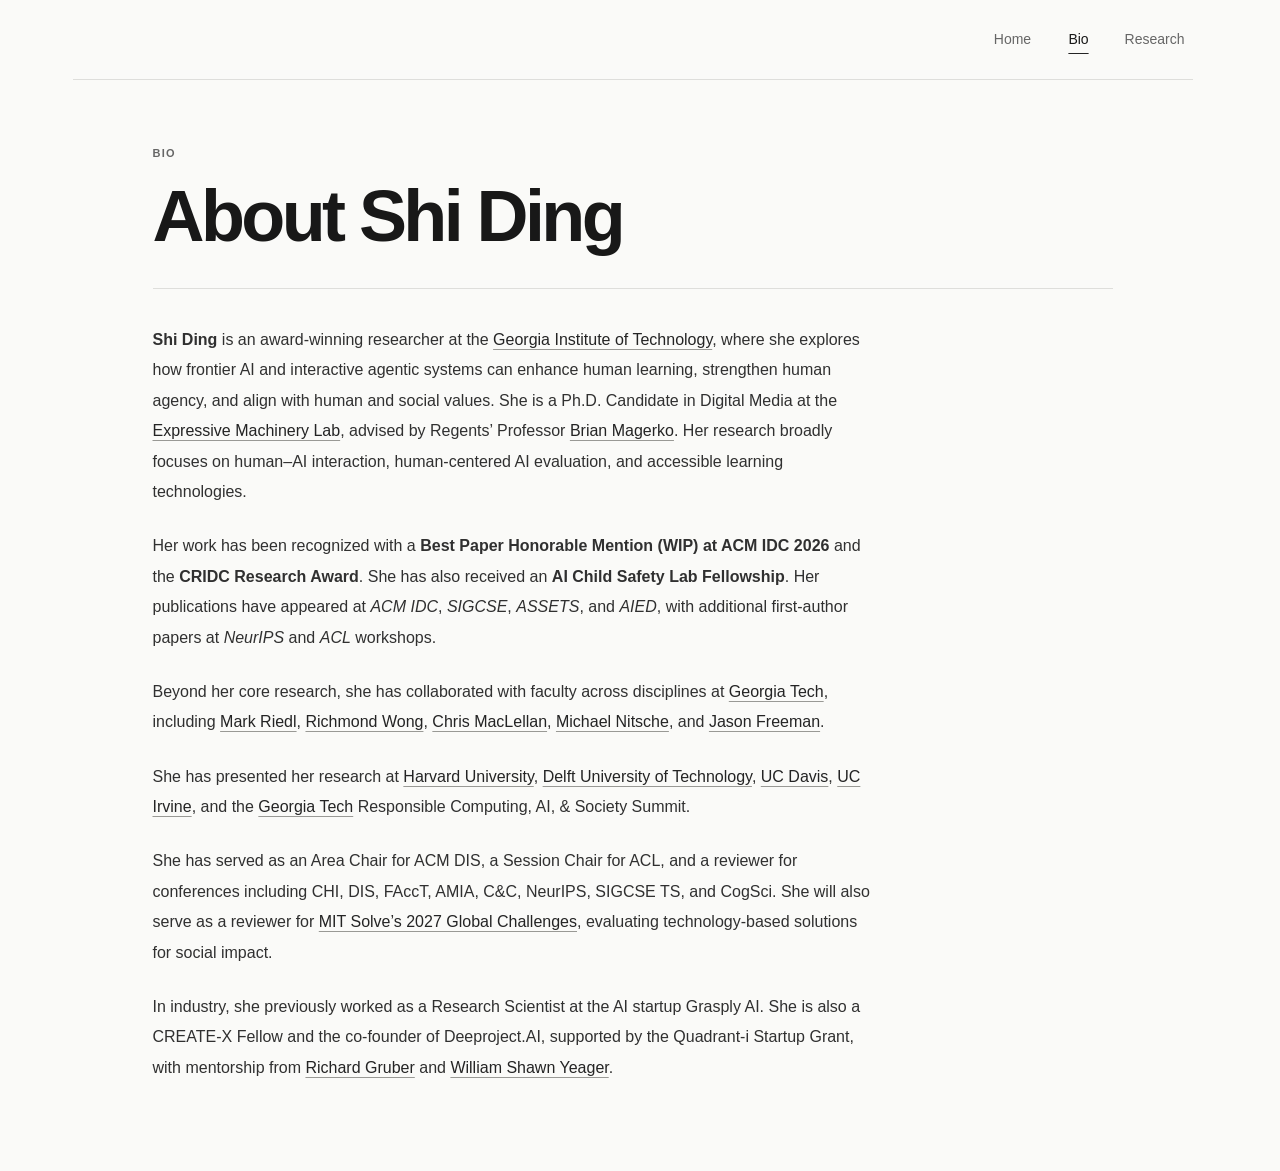
==== bio.html @ e330ab1a "Refine biography honors and remove citation and npj references Use the approved honors and publicati" ====
<!DOCTYPE html>
<html lang="en">
  <head>
    <meta charset="UTF-8">
    <meta name="viewport" content="width=device-width, initial-scale=1.0">
    <meta name="color-scheme" content="dark light">
    <title>Bio | Shi Ding</title>
    <meta name="description" content="Biography, honors, academic service, and industry experience of Shi Ding, a Ph.D. Candidate at Georgia Tech.">
    <link rel="stylesheet" href="styles.css?v=20261123g">
  </head>
  <body class="bio-page">
    <a class="skip-link" href="#main">Skip to content</a>
    <header class="site-header">
      <nav class="site-nav" aria-label="Main navigation">
        <a href="index.html">Home</a>
        <a href="bio.html" aria-current="page">Bio</a>
        <a href="research.html">Research</a>
      </nav>
    </header>
    <main class="page" id="main">
      <header class="bio-intro" id="full-bio">
        <p class="eyebrow">Bio</p>
        <h1 class="bio-title">About Shi Ding</h1>
      </header>
      <article class="bio-content" id="about" aria-label="Full biography of Shi Ding">
        <p><strong>Shi Ding</strong> is an award-winning researcher at the <a href="https://www.gatech.edu/" target="_blank" rel="noopener noreferrer">Georgia Institute of Technology</a>, where she explores how frontier AI and interactive agentic systems can enhance human learning, strengthen human agency, and align with human and social values. She is a Ph.D. Candidate in Digital Media at the <a href="https://expressivemachinery.gatech.edu/" target="_blank" rel="noopener noreferrer">Expressive Machinery Lab</a>, advised by Regents’ Professor <a href="https://iac.gatech.edu/people/person/brian-magerko" target="_blank" rel="noopener noreferrer">Brian Magerko</a>. Her research broadly focuses on human–AI interaction, human-centered AI evaluation, and accessible learning technologies.</p>
          <p>Her work has been recognized with a <strong>Best Paper Honorable Mention (WIP) at ACM IDC 2026</strong> and the <strong>CRIDC Research Award</strong>. She has also received an <strong>AI Child Safety Lab Fellowship</strong>. Her publications have appeared at <em>ACM IDC</em>, <em>SIGCSE</em>, <em>ASSETS</em>, and <em>AIED</em>, with additional first-author papers at <em>NeurIPS</em> and <em>ACL</em> workshops.</p>
          <p>Beyond her core research, she has collaborated with faculty across disciplines at <a href="https://www.gatech.edu/" target="_blank" rel="noopener noreferrer">Georgia Tech</a>, including <a href="https://www.cc.gatech.edu/people/mark-riedl" target="_blank" rel="noopener noreferrer">Mark Riedl</a>, <a href="https://lmc.gatech.edu/people/person/richmond-wong" target="_blank" rel="noopener noreferrer">Richmond Wong</a>, <a href="https://www.cc.gatech.edu/people/christopher-j-maclellan" target="_blank" rel="noopener noreferrer">Chris MacLellan</a>, <a href="https://iac.gatech.edu/people/person/michael-nitsche" target="_blank" rel="noopener noreferrer">Michael Nitsche</a>, and <a href="https://arts.gatech.edu/people/jason-freeman" target="_blank" rel="noopener noreferrer">Jason Freeman</a>.</p>
          <p>She has presented her research at <a href="https://www.harvard.edu/" target="_blank" rel="noopener noreferrer">Harvard University</a>, <a href="https://www.tudelft.nl/en/" target="_blank" rel="noopener noreferrer">Delft University of Technology</a>, <a href="https://www.ucdavis.edu/" target="_blank" rel="noopener noreferrer">UC Davis</a>, <a href="https://uci.edu/" target="_blank" rel="noopener noreferrer">UC Irvine</a>, and the <a href="https://www.gatech.edu/" target="_blank" rel="noopener noreferrer">Georgia Tech</a> Responsible Computing, AI, &amp; Society Summit.</p>
          <p>She has served as an Area Chair for ACM DIS, a Session Chair for ACL, and a reviewer for conferences including CHI, DIS, FAccT, AMIA, C&amp;C, NeurIPS, SIGCSE TS, and CogSci. She will also serve as a reviewer for <a href="https://solve.mit.edu/challenges" target="_blank" rel="noopener noreferrer">MIT Solve’s 2027 Global Challenges</a>, evaluating technology-based solutions for social impact.</p>
          <p>In industry, she previously worked as a Research Scientist at the AI startup Grasply AI. She is also a CREATE-X Fellow and the co-founder of Deeproject.AI, supported by the Quadrant-i Startup Grant, with mentorship from <a href="https://people.research.gatech.edu/richard-gruber" target="_blank" rel="noopener noreferrer">Richard Gruber</a> and <a href="https://quadrant-i.gatech.edu/william-shawn-yeager" target="_blank" rel="noopener noreferrer">William Shawn Yeager</a>.</p>
      </article>
    </main>
    <script src="bio.js?v=20261123b" defer></script>
    <!-- Cloudflare Web Analytics -->
    <script type="module" src="https://static.cloudflareinsights.com/beacon.min.js" data-cf-beacon='{"token":"f10ad6cace624f6e9a9b7672affa27c0"}'></script>
    <!-- End Cloudflare Web Analytics -->
  </body>
</html>
---- styles.css ----
:root {
  --background: #fafaf8;
  --text: #303030;
  --heading: #181818;
  --muted: #666666;
  --blue: #242424;
  --line: #dededb;
  --gold: #454545;
  --width: 960px;
}

* { box-sizing: border-box; }
html { scroll-behavior: smooth; }
body {
  margin: 0;
  background: var(--background);
  color: var(--text);
  font-family: -apple-system, BlinkMacSystemFont, "Segoe UI", Arial, sans-serif;
  -webkit-font-smoothing: antialiased;
  line-height: 1.75;
}
a { color: var(--blue); text-decoration: none; text-underline-offset: 4px; overflow-wrap: anywhere; }
a:hover { text-decoration: underline; }
a:focus-visible, summary:focus-visible { outline: 2px solid var(--blue); outline-offset: 5px; border-radius: 2px; }
img { display: block; max-width: 100%; }
strong { font-weight: 650; }
p { margin: 0 0 18px; }
.site-header, .page, .site-footer { width: min(var(--width), calc(100% - 64px)); margin-inline: auto; }
.site-header { display: flex; align-items: center; justify-content: space-between; gap: 24px; min-height: 94px; border-bottom: 1px solid var(--line); }
.site-name { color: var(--heading); font-size: 16px; font-weight: 650; letter-spacing: -0.25px; }
.site-nav { display: flex; flex-wrap: wrap; align-items: center; gap: 26px; }
.site-nav a { color: var(--muted); font-size: 13px; }
.site-nav a[aria-current="page"] { color: var(--heading); font-weight: 650; text-decoration: underline; text-decoration-color: var(--blue); text-underline-offset: 9px; }
.skip-link { position: absolute; left: 20px; top: -80px; z-index: 10; padding: 8px 15px; background: white; }
.skip-link:focus { top: 12px; }
.eyebrow { margin: 0 0 15px; color: var(--muted); font-size: 11px; font-weight: 600; letter-spacing: 1.25px; text-transform: uppercase; }

/* Research */
.page-intro { padding: 62px 0 35px; }
.page-intro h1 { max-width: 800px; margin: 0 0 18px; color: var(--heading); font-size: clamp(32px, 4vw, 43px); font-weight: 600; letter-spacing: -1.1px; line-height: 1.2; }
.page-intro > p:last-child { max-width: 640px; margin-bottom: 0; color: var(--muted); font-size: 16px; }
.projects-grid { display: grid; grid-template-columns: minmax(0, 1fr); }
.project-card { min-width: 0; padding: 46px 0; border-top: 1px solid var(--line); scroll-margin-top: 28px; }
.project-card.text-only { grid-template-columns: minmax(0, 1fr); }
.project-image { width: 100%; height: auto; aspect-ratio: 3 / 2; object-fit: contain; border: 1px solid var(--line); border-radius: 4px; background: #f1f1ee; }
.award-image { object-position: center top; }
.project-tags { display: flex; flex-wrap: wrap; gap: 6px 14px; margin-bottom: 13px; }
.project-tag { color: var(--muted); font-size: 9px; font-weight: 600; letter-spacing: 0.5px; text-transform: uppercase; }
.project-links { margin-top: 18px; font-size: 12px; font-weight: 600; }
.project-award { color: var(--gold); font-size: 12px; }
.related-publications { margin-top: 26px; padding-top: 20px; border-top: 1px solid var(--line); }
.related-publications h3 { margin: 0 0 17px; color: var(--muted); font-size: 10px; font-weight: 600; letter-spacing: 0.85px; text-transform: uppercase; }
.publications { margin: 0; padding: 0; list-style: none; }
.paper-card { margin: 0 0 25px; padding: 0; }
.paper-card:last-child { margin-bottom: 0; }
.paper-tags { display: flex; flex-wrap: wrap; gap: 7px; margin-bottom: 8px; }
.venue-tag, .award-tag { padding: 2px 7px; border-radius: 2px; font-size: 10px; font-weight: 600; letter-spacing: 0.3px; line-height: 1.7; text-transform: uppercase; }
.venue-tag { background: #eeeeeb; color: #444444; }
.award-tag { background: #e9e9e5; color: var(--gold); }
.paper-title { color: var(--heading); font-size: 16px; font-weight: 600; line-height: 1.65; }
.paper-title a { color: inherit; }
.paper-title a:hover { color: var(--blue); }
.paper-meta { margin-top: 7px; color: var(--muted); font-size: 13px; line-height: 1.8; }
.paper-meta strong { color: #505050; }
.award-line { margin-top: 8px; color: var(--gold); font-size: 11px; font-weight: 600; }
.manuscript .paper-title { font-size: 13px; font-weight: 500; }
.review-status { color: var(--muted); font-weight: 600; }
.site-footer { display: flex; flex-wrap: wrap; align-items: center; justify-content: space-between; gap: 14px; margin-top: 64px; padding-block: 24px 38px; border-top: 1px solid var(--line); color: var(--muted); font-size: 11px; }
.footer-links { display: flex; gap: 20px; }

/* Narrow screens */
@media (max-width: 720px) {
  .site-header, .page, .site-footer { width: calc(100% - 40px); }
  .site-header { gap: 18px; min-height: 80px; }
  .site-nav { gap: 16px; }
  .site-nav a { font-size: 12px; }
  .project-overview { grid-template-columns: minmax(0, 0.4fr) minmax(0, 0.6fr); gap: 26px; }
  .page-intro { padding-top: 44px; }
}
@media (max-width: 540px) {
  .site-header { align-items: flex-start; flex-direction: column; justify-content: center; gap: 10px; padding-block: 20px; }
  .site-nav { gap: 24px; }
  .project-card { padding-block: 34px; }
  .project-overview { grid-template-columns: minmax(0, 1fr); gap: 24px; }
  .project-image { max-width: 380px; }
  .project-heading h2 { font-size: 23px; }
  .paper-title { font-size: 15px; }
  .paper-meta { font-size: 12px; }
  .site-footer { margin-top: 44px; }
}
@media (prefers-reduced-motion: reduce) {
  *, *::before, *::after { scroll-behavior: auto !important; transition: none !important; }
}


/* Research: full-width headings and publications beneath the project overview. */
.project-jump { display: flex; flex-wrap: wrap; gap: 12px 28px; margin-top: 30px; }
.project-jump a { display: inline-flex; align-items: baseline; gap: 9px; color: var(--blue); font-size: 12px; }
.project-jump span { color: var(--muted); font-size: 10px; font-variant-numeric: tabular-nums; }
.project-heading { display: flex; align-items: flex-start; gap: 18px; margin-bottom: 26px; }
.project-number { padding-top: 3px; color: var(--muted); font-size: 11px; font-variant-numeric: tabular-nums; line-height: 1.6; }
.project-heading h2 { margin: 0; color: var(--heading); font-size: 28px; font-weight: 600; letter-spacing: -0.65px; line-height: 1.35; }
.project-heading .project-tags { margin-bottom: 7px; }
.project-overview { display: grid; grid-template-columns: minmax(0, 0.4fr) minmax(0, 0.6fr); align-items: center; gap: 40px; }
.project-description { min-width: 0; }
.project-description p { color: #505050; font-size: 15px; line-height: 1.85; }
.project-description p:last-child { margin-bottom: 0; }
.project-card > .related-publications { margin-top: 30px; padding-top: 24px; }
.project-card > .manuscript { margin-top: 26px; }
@media (max-width: 720px) {
  .project-overview { gap: 26px; }
  .project-heading h2 { font-size: 26px; }
}
@media (max-width: 540px) {
  .project-overview { grid-template-columns: minmax(0, 1fr); gap: 24px; }
  .project-heading { gap: 13px; margin-bottom: 22px; }
  .project-heading h2 { font-size: 23px; }
  .project-jump { flex-direction: column; align-items: flex-start; gap: 8px; }
  .project-description p { font-size: 14px; }
}

/* Monochrome identity and persistent, shared navigation. */
html { scroll-padding-top: 104px; }
body { color-scheme: light; }
.site-header {
  position: sticky; top: 0; z-index: 20; min-height: 80px;
  background: var(--background);
}
.site-name { font-size: 17px; letter-spacing: -0.6px; }
.name-dot { margin-left: 1px; }
.site-nav a {
  display: inline-flex; align-items: center; min-height: 44px;
  font-size: 14px; text-decoration-thickness: 1px;
}
.site-nav a:hover { color: var(--heading); }
a:focus-visible { outline: 2px solid currentColor; outline-offset: 5px; }
::selection { color: var(--background); background: var(--heading); }

/* Homepage: a centered typographic cover. */
body.home {
  --background: #111111; --heading: #f5f4ef; --text: #d6d6d2;
  --muted: #a6a6a1; --blue: #f5f4ef; --line: #363635;
  min-height: 100svh; color-scheme: dark; background: var(--background);
}
.home .site-header, .cover-page { width: min(1120px, calc(100% - 80px)); }
.home .skip-link { background: var(--background); }
.cover { padding: 36px 0 28px; text-align: center; }
.cover-heading { position: relative; }
.cover .eyebrow { font-size: 10px; letter-spacing: 2.4px; margin-bottom: 12px; }
.cover-title {
  color: var(--heading); font-size: clamp(72px, 15.4vw, 184px);
  font-weight: 650; line-height: 0.95; letter-spacing: -0.065em;
  margin: 0; white-space: nowrap;
}
.cover-alias { color: var(--muted); font-size: 13px; margin: 12px 0 22px; letter-spacing: 2px; }
.cover-portrait {
  width: 190px; aspect-ratio: 4 / 5; margin: 0 auto 22px;
  border: 1px solid #484847; background: #d3d3d3;
}
.cover-portrait img {
  width: 100%; height: 100%; object-fit: cover; object-position: center 35%;
  display: block;
}
.cover-role { margin: 0 0 1px; color: var(--text); font-size: 15px; font-weight: 400; line-height: 1.85; }
.cover-role a { color: inherit; }
.cover-affiliation { margin: 0; color: var(--text); font-size: 15px; font-weight: 400; line-height: 1.85; }
.cover-description {
  max-width: 620px; margin: 23px auto 17px;
  color: var(--text); font-size: 15px; line-height: 1.85;
}
.social-links {
  display: flex; align-items: center; justify-content: center; flex-wrap: wrap;
  gap: 2px 24px; width: fit-content; max-width: 100%;
  margin: 0 auto; padding: 12px 0 10px; border-top: 1px solid var(--line);
}
.social-links a {
  display: inline-flex; align-items: center; gap: 7px; min-height: 44px;
  color: var(--heading); font-size: 13px; text-decoration: underline;
  text-decoration-color: #71716d; text-underline-offset: 5px;
}
.social-links a span { font-size: 12px; color: var(--muted); }
.social-links a:hover { text-decoration-color: var(--heading); }
.cover-lab { margin: 12px 0 0; color: var(--muted); font-size: 11px; letter-spacing: 0.2px; }
.cover-lab a { color: inherit; }
.cover-lab a:hover, .cover-role a:hover { text-decoration: underline; }

/* Biography: generous reading measure and a clear full-page introduction. */
.bio-page .page { max-width: 960px; padding-bottom: 64px; }
.bio-intro { padding: 64px 0 32px; border-bottom: 1px solid var(--line); margin-bottom: 36px; }
.bio-intro h1 {
  color: var(--heading); font-size: clamp(40px, 6.5vw, 72px);
  font-weight: 550; line-height: 1.08; letter-spacing: -0.05em; margin: 0 0 24px;
}
.bio-intro > p:last-child { margin: 0; font-size: 16px; font-weight: 600; }
.bio-intro > p:last-child span { color: var(--muted); font-weight: 400; }
.bio-content { max-width: 720px; margin: 0; }
.bio-content p { margin-bottom: 24px; font-size: 16px; line-height: 1.9; }
.bio-content a, .bio-contact a, .project-description a, .paper-meta a {
  text-decoration: underline; text-decoration-color: #999995;
}
.bio-contact { border-top: 1px solid var(--line); padding-top: 24px; margin: 38px 0 0; font-size: 15px; }

@media (max-width: 720px) {
  .home .site-header, .cover-page { width: calc(100% - 40px); }
  .cover { padding-top: 32px; }
  .cover-portrait { width: 174px; }
}
@media (max-width: 540px) {
  .site-header { flex-direction: row; align-items: center; justify-content: space-between; min-height: 72px; padding-block: 10px; gap: 12px; }
  .site-nav { gap: 18px; flex-wrap: nowrap; }
  .site-nav a { font-size: 13px; }
  .site-name { font-size: 16px; white-space: nowrap; }
  .cover { padding-top: 36px; }
  .cover .eyebrow { font-size: 9px; letter-spacing: 1.3px; margin-bottom: 17px; }
  .cover-title { font-size: clamp(60px, 17.5vw, 94px); }
  .cover-alias { margin: 12px 0 22px; font-size: 12px; }
  .cover-portrait { width: 166px; margin-bottom: 22px; }
  .cover-role { font-size: 14px; }
  .cover-affiliation { font-size: 14px; }
  .cover-description { font-size: 14px; margin-top: 22px; line-height: 1.85; }
  .social-links { gap: 0 18px; }
  .social-links a { font-size: 12px; }
  .cover-lab { font-size: 10px; margin-top: 10px; }
  .bio-intro { padding-top: 44px; }
  .bio-content p { font-size: 15px; }
}
@media (max-width: 359px) {
  .site-header, .page, .home .site-header, .cover-page { width: calc(100% - 32px); }
  .site-nav { gap: 12px; }
}

.link-arrow { display: inline-block; flex: 0 0 auto; vertical-align: middle; color: var(--muted); }
.bio-contact .link-arrow { margin-left: 6px; }

/* Static architectural depth; the central reading area stays clear. */
.site-header { justify-content: flex-end; }
.home { position: relative; isolation: isolate; }
.architectural-scene {
  position: absolute; inset: 0; z-index: -1; pointer-events: none;
  background: url("assets/spatial-wireframe-city.svg") center top / cover no-repeat;
  opacity: .76;
}
.home .site-header { background: transparent; }
.home .site-header::before {
  content: ""; position: absolute; z-index: -1;
  inset: 0 calc((min(1120px, 100vw - 80px) - 100vw) / 2);
  background: rgba(17, 17, 17, .95);
}
.cover-portrait {
  width: 190px; height: 190px; aspect-ratio: 1;
  overflow: hidden; border-radius: 50%; border: 1px solid #555551;
}
.cover-portrait img { object-position: center 22%; }
.cover-alias { letter-spacing: .6px; }
.bio-intro { padding-bottom: 32px; }
.bio-intro h1 { margin-bottom: 0; }
.bio-title .title-letter { display: inline-block; white-space: pre; }
.bio-motion .title-letter {
  animation: letter-in .18s ease-out both;
  animation-delay: calc(var(--letter-index) * 32ms);
}
.bio-motion .bio-content p { transition: opacity .35s ease-out, transform .35s ease-out; }
.bio-motion .bio-content p.reveal-pending { opacity: 0; transform: translateY(7px); }
@keyframes letter-in {
  from { opacity: 0; transform: translateY(3px); }
  to { opacity: 1; transform: translateY(0); }
}
@media (max-width: 720px) {
  .architectural-scene { opacity: .45; background-size: auto 1050px; }
  .cover-portrait { width: 174px; height: 174px; }
  .home .site-header::before { inset-inline: -20px; }
}
@media (max-width: 540px) {
  .site-header { justify-content: flex-end; }
  .cover-portrait { width: 166px; height: 166px; }
  .architectural-scene { opacity: .3; background-size: auto 950px; }
}
@media (prefers-reduced-motion: reduce) {
  .bio-motion .title-letter { animation: none; }
  .bio-motion .bio-content p.reveal-pending { opacity: 1; transform: none; }
}

/* Full research positioning and affiliation, balanced across viewport widths. */
.cover .eyebrow {
  max-width: 760px; margin-inline: auto; font-size: 11px;
  letter-spacing: 1.2px; text-transform: none; line-height: 1.9;
  text-wrap: balance;
}
.role-separator { padding-inline: 2px; }
@media (max-width: 540px) {
  .cover .eyebrow { max-width: 330px; font-size: 10px; letter-spacing: .5px; }
  .cover-role .role-fellowship { display: block; }
  .cover-role .role-separator { display: none; }
}

.cover-affiliation a { color: inherit; }

/* Keep navigation geometry identical across Home, Bio, and Research. */
html { scrollbar-gutter: stable; }
.site-header, .home .site-header {
  width: min(1120px, calc(100% - 80px));
  min-height: 80px; padding-block: 0;
  flex-direction: row; align-items: center; justify-content: flex-end;
}
.site-nav {
  display: grid; grid-template-columns: 56px 40px 76px;
  column-gap: 18px; row-gap: 0;
}
.site-nav a, .site-nav a[aria-current="page"] {
  justify-content: center; font-size: 14px; font-weight: 500;
}
@media (max-width: 720px) {
  .site-header, .home .site-header { width: calc(100% - 40px); }
}
@media (max-width: 540px) {
  .site-header, .home .site-header { min-height: 72px; padding-block: 0; }
  .site-nav { column-gap: 12px; }
  .site-nav a, .site-nav a[aria-current="page"] { font-size: 13px; }
}
@media (max-width: 359px) {
  .site-header, .home .site-header { width: calc(100% - 32px); }
}
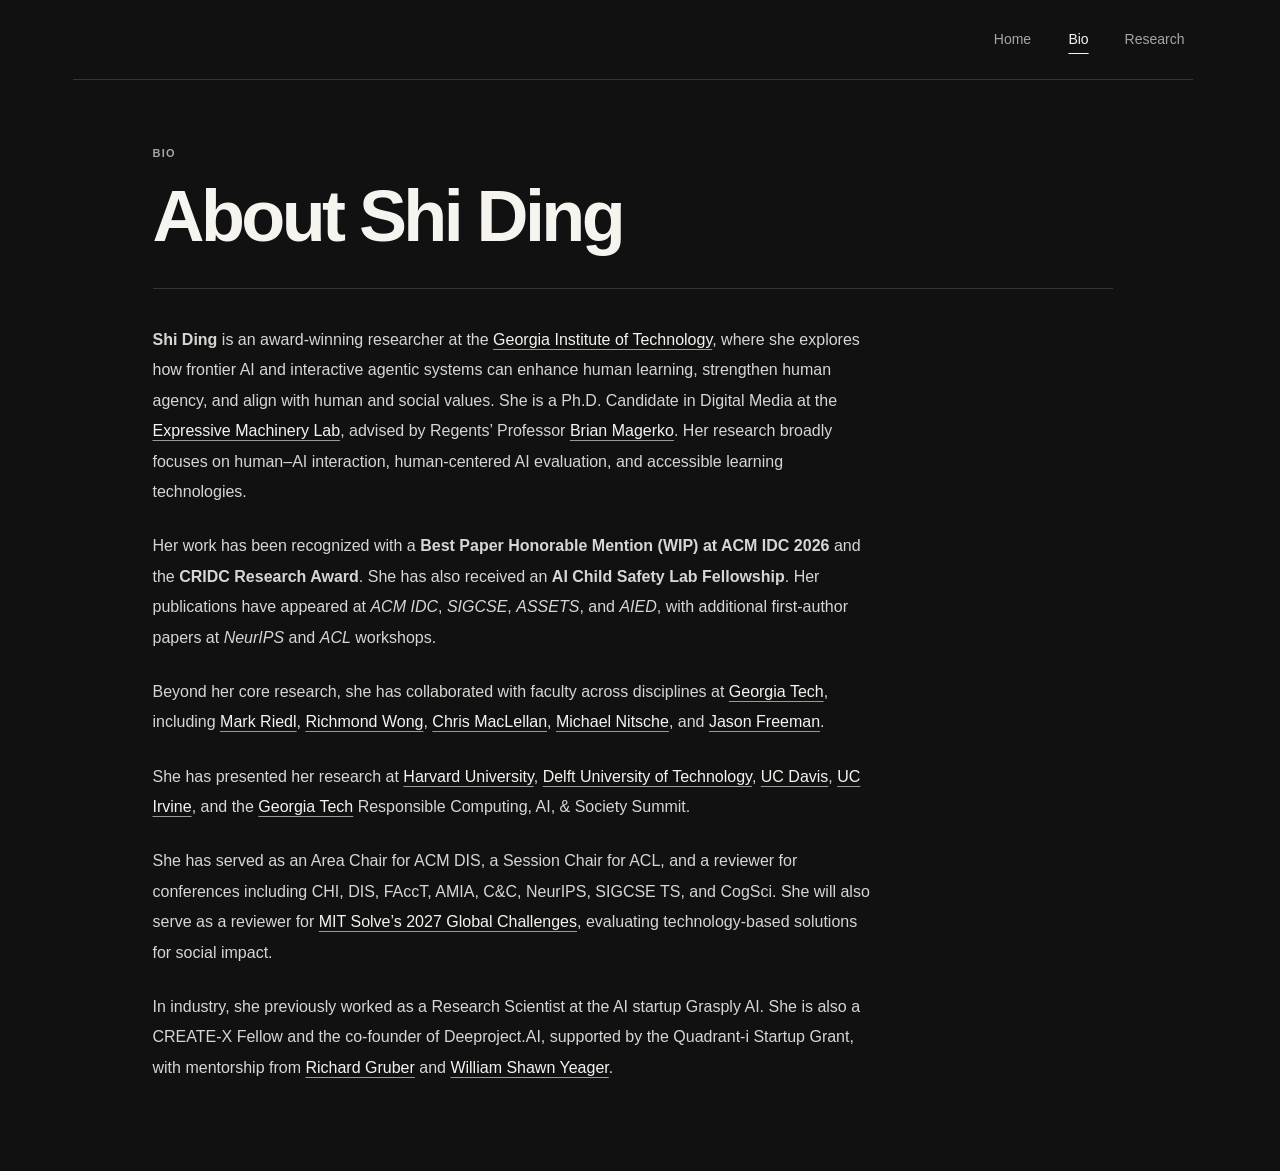
==== commit 27769f19: "Apply consistent dark styling to biography and research pages Use the homepage's charcoal and soft-w" ====
--- a/bio.html
+++ b/bio.html
@@ -3,10 +3,10 @@
   <head>
     <meta charset="UTF-8">
     <meta name="viewport" content="width=device-width, initial-scale=1.0">
-    <meta name="color-scheme" content="dark light">
+    <meta name="color-scheme" content="dark">
     <title>Bio | Shi Ding</title>
     <meta name="description" content="Biography, honors, academic service, and industry experience of Shi Ding, a Ph.D. Candidate at Georgia Tech.">
-    <link rel="stylesheet" href="styles.css?v=20261123g">
+    <link rel="stylesheet" href="styles.css?v=20261124-dark">
   </head>
   <body class="bio-page">
     <a class="skip-link" href="#main">Skip to content</a>
--- a/styles.css
+++ b/styles.css
@@ -1,11 +1,11 @@
 :root {
-  --background: #fafaf8;
-  --text: #303030;
-  --heading: #181818;
-  --muted: #666666;
-  --blue: #242424;
-  --line: #dededb;
-  --gold: #454545;
+  --background: #111111;
+  --text: #d6d6d2;
+  --heading: #f5f4ef;
+  --muted: #a6a6a1;
+  --blue: #f5f4ef;
+  --line: #363635;
+  --gold: #deded8;
   --width: 960px;
 }
 
@@ -31,7 +31,7 @@
 .site-nav { display: flex; flex-wrap: wrap; align-items: center; gap: 26px; }
 .site-nav a { color: var(--muted); font-size: 13px; }
 .site-nav a[aria-current="page"] { color: var(--heading); font-weight: 650; text-decoration: underline; text-decoration-color: var(--blue); text-underline-offset: 9px; }
-.skip-link { position: absolute; left: 20px; top: -80px; z-index: 10; padding: 8px 15px; background: white; }
+.skip-link { position: absolute; left: 20px; top: -80px; z-index: 10; padding: 8px 15px; background: var(--background); border: 1px solid var(--line); }
 .skip-link:focus { top: 12px; }
 .eyebrow { margin: 0 0 15px; color: var(--muted); font-size: 11px; font-weight: 600; letter-spacing: 1.25px; text-transform: uppercase; }
 
@@ -42,7 +42,7 @@
 .projects-grid { display: grid; grid-template-columns: minmax(0, 1fr); }
 .project-card { min-width: 0; padding: 46px 0; border-top: 1px solid var(--line); scroll-margin-top: 28px; }
 .project-card.text-only { grid-template-columns: minmax(0, 1fr); }
-.project-image { width: 100%; height: auto; aspect-ratio: 3 / 2; object-fit: contain; border: 1px solid var(--line); border-radius: 4px; background: #f1f1ee; }
+.project-image { width: 100%; height: auto; aspect-ratio: 3 / 2; object-fit: contain; border: 1px solid var(--line); border-radius: 4px; background: #1c1c1c; }
 .award-image { object-position: center top; }
 .project-tags { display: flex; flex-wrap: wrap; gap: 6px 14px; margin-bottom: 13px; }
 .project-tag { color: var(--muted); font-size: 9px; font-weight: 600; letter-spacing: 0.5px; text-transform: uppercase; }
@@ -55,13 +55,13 @@
 .paper-card:last-child { margin-bottom: 0; }
 .paper-tags { display: flex; flex-wrap: wrap; gap: 7px; margin-bottom: 8px; }
 .venue-tag, .award-tag { padding: 2px 7px; border-radius: 2px; font-size: 10px; font-weight: 600; letter-spacing: 0.3px; line-height: 1.7; text-transform: uppercase; }
-.venue-tag { background: #eeeeeb; color: #444444; }
-.award-tag { background: #e9e9e5; color: var(--gold); }
+.venue-tag { background: #252525; color: var(--text); }
+.award-tag { background: #282828; color: var(--gold); }
 .paper-title { color: var(--heading); font-size: 16px; font-weight: 600; line-height: 1.65; }
 .paper-title a { color: inherit; }
 .paper-title a:hover { color: var(--blue); }
 .paper-meta { margin-top: 7px; color: var(--muted); font-size: 13px; line-height: 1.8; }
-.paper-meta strong { color: #505050; }
+.paper-meta strong { color: var(--heading); }
 .award-line { margin-top: 8px; color: var(--gold); font-size: 11px; font-weight: 600; }
 .manuscript .paper-title { font-size: 13px; font-weight: 500; }
 .review-status { color: var(--muted); font-weight: 600; }
@@ -103,7 +103,7 @@
 .project-heading .project-tags { margin-bottom: 7px; }
 .project-overview { display: grid; grid-template-columns: minmax(0, 0.4fr) minmax(0, 0.6fr); align-items: center; gap: 40px; }
 .project-description { min-width: 0; }
-.project-description p { color: #505050; font-size: 15px; line-height: 1.85; }
+.project-description p { color: var(--text); font-size: 15px; line-height: 1.85; }
 .project-description p:last-child { margin-bottom: 0; }
 .project-card > .related-publications { margin-top: 30px; padding-top: 24px; }
 .project-card > .manuscript { margin-top: 26px; }
@@ -121,7 +121,7 @@
 
 /* Monochrome identity and persistent, shared navigation. */
 html { scroll-padding-top: 104px; }
-body { color-scheme: light; }
+body { color-scheme: dark; }
 .site-header {
   position: sticky; top: 0; z-index: 20; min-height: 80px;
   background: var(--background);
@@ -144,17 +144,17 @@
 }
 .home .site-header, .cover-page { width: min(1120px, calc(100% - 80px)); }
 .home .skip-link { background: var(--background); }
-.cover { padding: 36px 0 28px; text-align: center; }
+.cover { padding: 56px 0 48px; text-align: center; }
 .cover-heading { position: relative; }
 .cover .eyebrow { font-size: 10px; letter-spacing: 2.4px; margin-bottom: 12px; }
 .cover-title {
-  color: var(--heading); font-size: clamp(72px, 15.4vw, 184px);
-  font-weight: 650; line-height: 0.95; letter-spacing: -0.065em;
+  color: var(--heading); font-size: 60px;
+  font-weight: 500; line-height: 1.15; letter-spacing: -0.03em;
   margin: 0; white-space: nowrap;
 }
 .cover-alias { color: var(--muted); font-size: 13px; margin: 12px 0 22px; letter-spacing: 2px; }
 .cover-portrait {
-  width: 190px; aspect-ratio: 4 / 5; margin: 0 auto 22px;
+  width: 160px; aspect-ratio: 4 / 5; margin: 0 auto 22px;
   border: 1px solid #484847; background: #d3d3d3;
 }
 .cover-portrait img {
@@ -203,7 +203,7 @@
 @media (max-width: 720px) {
   .home .site-header, .cover-page { width: calc(100% - 40px); }
   .cover { padding-top: 32px; }
-  .cover-portrait { width: 174px; }
+  .cover-portrait { width: 160px; }
 }
 @media (max-width: 540px) {
   .site-header { flex-direction: row; align-items: center; justify-content: space-between; min-height: 72px; padding-block: 10px; gap: 12px; }
@@ -212,9 +212,9 @@
   .site-name { font-size: 16px; white-space: nowrap; }
   .cover { padding-top: 36px; }
   .cover .eyebrow { font-size: 9px; letter-spacing: 1.3px; margin-bottom: 17px; }
-  .cover-title { font-size: clamp(60px, 17.5vw, 94px); }
+  .cover-title { font-size: 40px; }
   .cover-alias { margin: 12px 0 22px; font-size: 12px; }
-  .cover-portrait { width: 166px; margin-bottom: 22px; }
+  .cover-portrait { width: 144px; margin-bottom: 22px; }
   .cover-role { font-size: 14px; }
   .cover-affiliation { font-size: 14px; }
   .cover-description { font-size: 14px; margin-top: 22px; line-height: 1.85; }
@@ -238,7 +238,7 @@
 .architectural-scene {
   position: absolute; inset: 0; z-index: -1; pointer-events: none;
   background: url("assets/spatial-wireframe-city.svg") center top / cover no-repeat;
-  opacity: .76;
+  opacity: .32;
 }
 .home .site-header { background: transparent; }
 .home .site-header::before {
@@ -247,7 +247,7 @@
   background: rgba(17, 17, 17, .95);
 }
 .cover-portrait {
-  width: 190px; height: 190px; aspect-ratio: 1;
+  width: 160px; height: 160px; aspect-ratio: 1;
   overflow: hidden; border-radius: 50%; border: 1px solid #555551;
 }
 .cover-portrait img { object-position: center 22%; }
@@ -266,14 +266,14 @@
   to { opacity: 1; transform: translateY(0); }
 }
 @media (max-width: 720px) {
-  .architectural-scene { opacity: .45; background-size: auto 1050px; }
-  .cover-portrait { width: 174px; height: 174px; }
+  .architectural-scene { opacity: .24; background-size: auto 1050px; }
+  .cover-portrait { width: 160px; height: 160px; }
   .home .site-header::before { inset-inline: -20px; }
 }
 @media (max-width: 540px) {
   .site-header { justify-content: flex-end; }
-  .cover-portrait { width: 166px; height: 166px; }
-  .architectural-scene { opacity: .3; background-size: auto 950px; }
+  .cover-portrait { width: 144px; height: 144px; }
+  .architectural-scene { opacity: .16; background-size: auto 950px; }
 }
 @media (prefers-reduced-motion: reduce) {
   .bio-motion .title-letter { animation: none; }
@@ -320,3 +320,12 @@
 @media (max-width: 359px) {
   .site-header, .home .site-header { width: calc(100% - 32px); }
 }
+
+/* A restrained researcher introduction rather than a poster-sized name. */
+.cover-heading { margin-bottom: 28px; }
+.cover-alias { margin: 8px 0 12px; }
+.cover-heading .eyebrow { margin: 0 auto; }
+@media (max-width: 540px) {
+  .cover-heading { margin-bottom: 24px; }
+  .cover-alias { margin: 7px 0 12px; }
+}
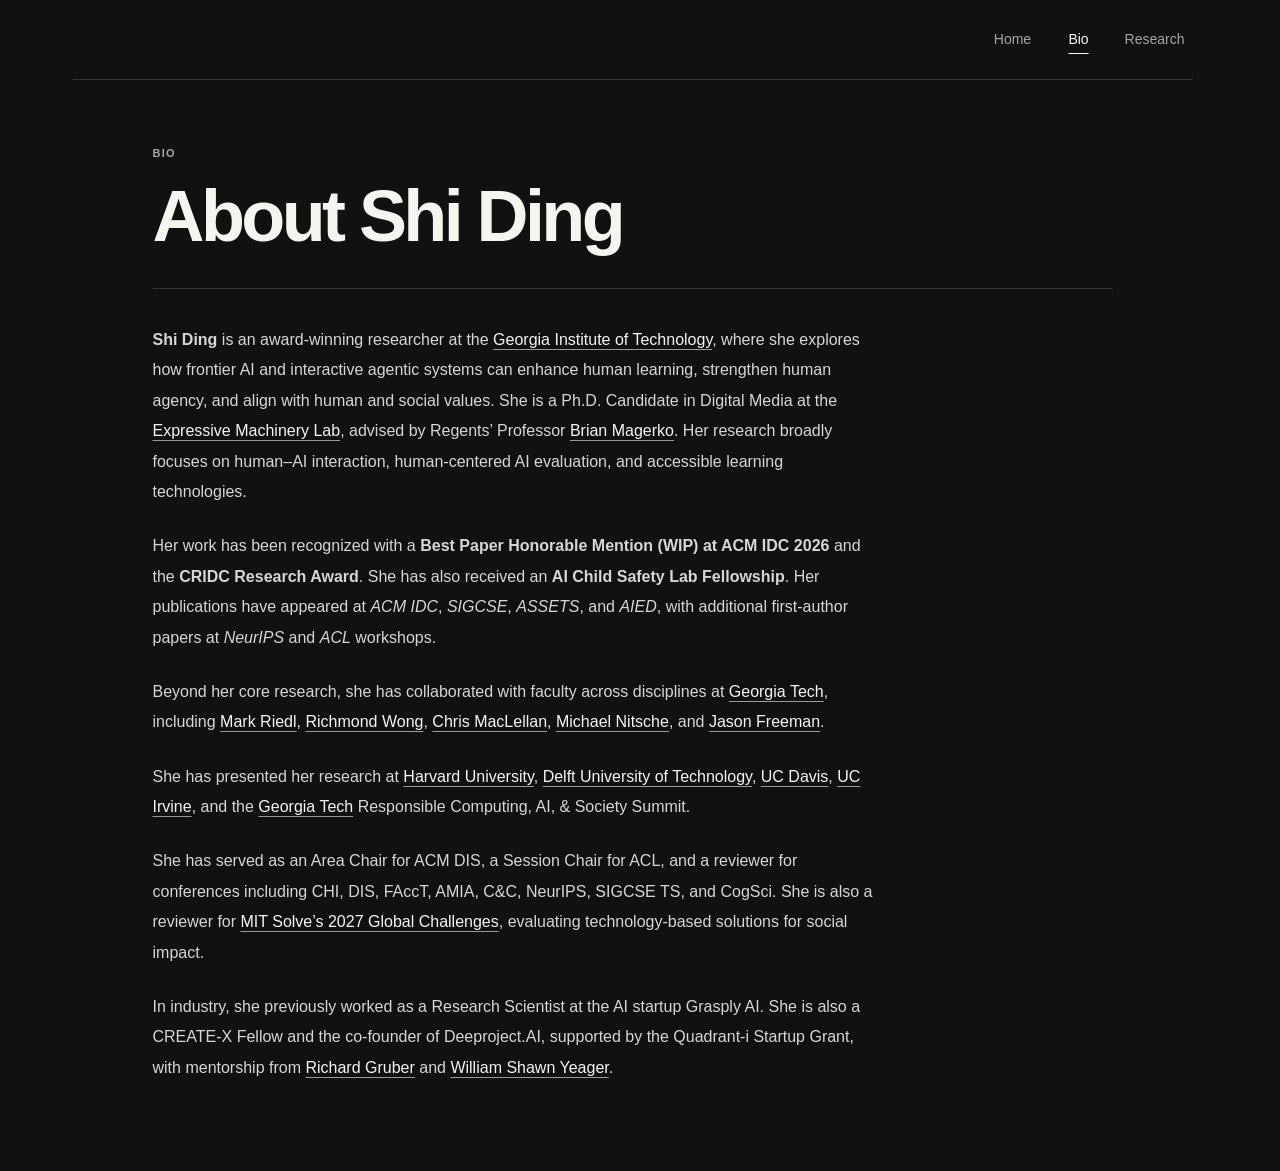
==== commit 40d747b0: "Describe MIT Solve reviewer role in the present tense" ====
--- a/bio.html
+++ b/bio.html
@@ -27,7 +27,7 @@
           <p>Her work has been recognized with a <strong>Best Paper Honorable Mention (WIP) at ACM IDC 2026</strong> and the <strong>CRIDC Research Award</strong>. She has also received an <strong>AI Child Safety Lab Fellowship</strong>. Her publications have appeared at <em>ACM IDC</em>, <em>SIGCSE</em>, <em>ASSETS</em>, and <em>AIED</em>, with additional first-author papers at <em>NeurIPS</em> and <em>ACL</em> workshops.</p>
           <p>Beyond her core research, she has collaborated with faculty across disciplines at <a href="https://www.gatech.edu/" target="_blank" rel="noopener noreferrer">Georgia Tech</a>, including <a href="https://www.cc.gatech.edu/people/mark-riedl" target="_blank" rel="noopener noreferrer">Mark Riedl</a>, <a href="https://lmc.gatech.edu/people/person/richmond-wong" target="_blank" rel="noopener noreferrer">Richmond Wong</a>, <a href="https://www.cc.gatech.edu/people/christopher-j-maclellan" target="_blank" rel="noopener noreferrer">Chris MacLellan</a>, <a href="https://iac.gatech.edu/people/person/michael-nitsche" target="_blank" rel="noopener noreferrer">Michael Nitsche</a>, and <a href="https://arts.gatech.edu/people/jason-freeman" target="_blank" rel="noopener noreferrer">Jason Freeman</a>.</p>
           <p>She has presented her research at <a href="https://www.harvard.edu/" target="_blank" rel="noopener noreferrer">Harvard University</a>, <a href="https://www.tudelft.nl/en/" target="_blank" rel="noopener noreferrer">Delft University of Technology</a>, <a href="https://www.ucdavis.edu/" target="_blank" rel="noopener noreferrer">UC Davis</a>, <a href="https://uci.edu/" target="_blank" rel="noopener noreferrer">UC Irvine</a>, and the <a href="https://www.gatech.edu/" target="_blank" rel="noopener noreferrer">Georgia Tech</a> Responsible Computing, AI, &amp; Society Summit.</p>
-          <p>She has served as an Area Chair for ACM DIS, a Session Chair for ACL, and a reviewer for conferences including CHI, DIS, FAccT, AMIA, C&amp;C, NeurIPS, SIGCSE TS, and CogSci. She will also serve as a reviewer for <a href="https://solve.mit.edu/challenges" target="_blank" rel="noopener noreferrer">MIT Solve’s 2027 Global Challenges</a>, evaluating technology-based solutions for social impact.</p>
+          <p>She has served as an Area Chair for ACM DIS, a Session Chair for ACL, and a reviewer for conferences including CHI, DIS, FAccT, AMIA, C&amp;C, NeurIPS, SIGCSE TS, and CogSci. She is also a reviewer for <a href="https://solve.mit.edu/challenges" target="_blank" rel="noopener noreferrer">MIT Solve’s 2027 Global Challenges</a>, evaluating technology-based solutions for social impact.</p>
           <p>In industry, she previously worked as a Research Scientist at the AI startup Grasply AI. She is also a CREATE-X Fellow and the co-founder of Deeproject.AI, supported by the Quadrant-i Startup Grant, with mentorship from <a href="https://people.research.gatech.edu/richard-gruber" target="_blank" rel="noopener noreferrer">Richard Gruber</a> and <a href="https://quadrant-i.gatech.edu/william-shawn-yeager" target="_blank" rel="noopener noreferrer">William Shawn Yeager</a>.</p>
       </article>
     </main>
--- a/styles.css
+++ b/styles.css
@@ -329,3 +329,13 @@
   .cover-heading { margin-bottom: 24px; }
   .cover-alias { margin: 7px 0 12px; }
 }
+
+/* A quiet citation note beneath the publication it references. */
+.citation-note {
+  margin: 10px 0 0; color: var(--muted);
+  font-size: 12px; font-weight: 400; line-height: 1.75;
+}
+.citation-note a {
+  color: inherit; text-decoration: underline;
+  text-decoration-color: #777773; text-underline-offset: 3px;
+}
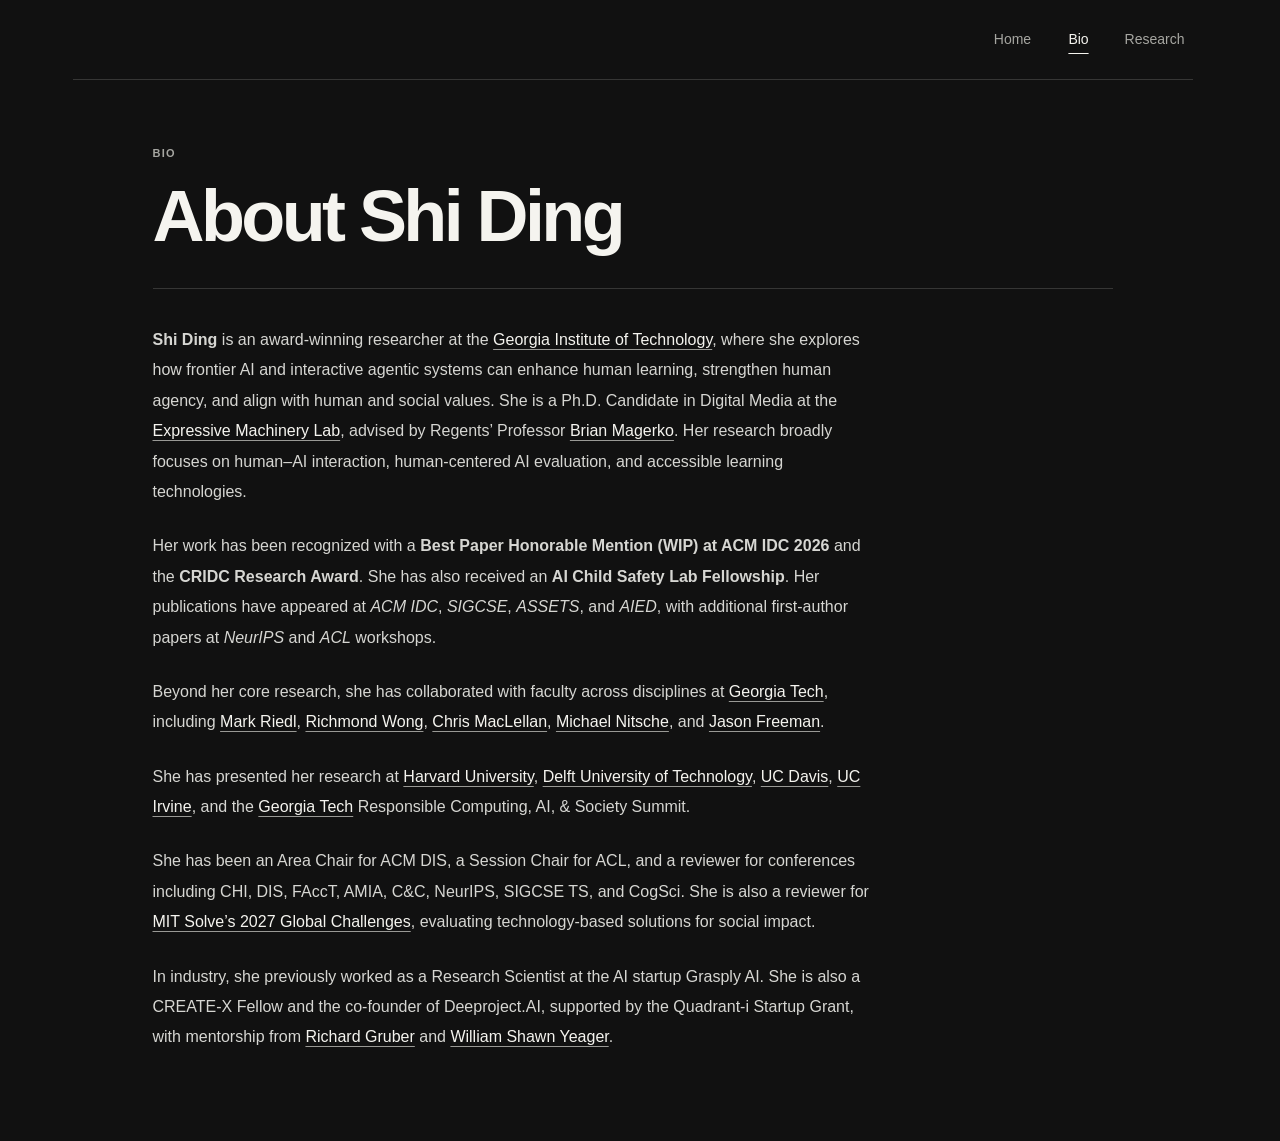
==== commit eb311295: "Use direct wording for academic roles in biography" ====
--- a/bio.html
+++ b/bio.html
@@ -27,7 +27,7 @@
           <p>Her work has been recognized with a <strong>Best Paper Honorable Mention (WIP) at ACM IDC 2026</strong> and the <strong>CRIDC Research Award</strong>. She has also received an <strong>AI Child Safety Lab Fellowship</strong>. Her publications have appeared at <em>ACM IDC</em>, <em>SIGCSE</em>, <em>ASSETS</em>, and <em>AIED</em>, with additional first-author papers at <em>NeurIPS</em> and <em>ACL</em> workshops.</p>
           <p>Beyond her core research, she has collaborated with faculty across disciplines at <a href="https://www.gatech.edu/" target="_blank" rel="noopener noreferrer">Georgia Tech</a>, including <a href="https://www.cc.gatech.edu/people/mark-riedl" target="_blank" rel="noopener noreferrer">Mark Riedl</a>, <a href="https://lmc.gatech.edu/people/person/richmond-wong" target="_blank" rel="noopener noreferrer">Richmond Wong</a>, <a href="https://www.cc.gatech.edu/people/christopher-j-maclellan" target="_blank" rel="noopener noreferrer">Chris MacLellan</a>, <a href="https://iac.gatech.edu/people/person/michael-nitsche" target="_blank" rel="noopener noreferrer">Michael Nitsche</a>, and <a href="https://arts.gatech.edu/people/jason-freeman" target="_blank" rel="noopener noreferrer">Jason Freeman</a>.</p>
           <p>She has presented her research at <a href="https://www.harvard.edu/" target="_blank" rel="noopener noreferrer">Harvard University</a>, <a href="https://www.tudelft.nl/en/" target="_blank" rel="noopener noreferrer">Delft University of Technology</a>, <a href="https://www.ucdavis.edu/" target="_blank" rel="noopener noreferrer">UC Davis</a>, <a href="https://uci.edu/" target="_blank" rel="noopener noreferrer">UC Irvine</a>, and the <a href="https://www.gatech.edu/" target="_blank" rel="noopener noreferrer">Georgia Tech</a> Responsible Computing, AI, &amp; Society Summit.</p>
-          <p>She has served as an Area Chair for ACM DIS, a Session Chair for ACL, and a reviewer for conferences including CHI, DIS, FAccT, AMIA, C&amp;C, NeurIPS, SIGCSE TS, and CogSci. She is also a reviewer for <a href="https://solve.mit.edu/challenges" target="_blank" rel="noopener noreferrer">MIT Solve’s 2027 Global Challenges</a>, evaluating technology-based solutions for social impact.</p>
+          <p>She has been an Area Chair for ACM DIS, a Session Chair for ACL, and a reviewer for conferences including CHI, DIS, FAccT, AMIA, C&amp;C, NeurIPS, SIGCSE TS, and CogSci. She is also a reviewer for <a href="https://solve.mit.edu/challenges" target="_blank" rel="noopener noreferrer">MIT Solve’s 2027 Global Challenges</a>, evaluating technology-based solutions for social impact.</p>
           <p>In industry, she previously worked as a Research Scientist at the AI startup Grasply AI. She is also a CREATE-X Fellow and the co-founder of Deeproject.AI, supported by the Quadrant-i Startup Grant, with mentorship from <a href="https://people.research.gatech.edu/richard-gruber" target="_blank" rel="noopener noreferrer">Richard Gruber</a> and <a href="https://quadrant-i.gatech.edu/william-shawn-yeager" target="_blank" rel="noopener noreferrer">William Shawn Yeager</a>.</p>
       </article>
     </main>
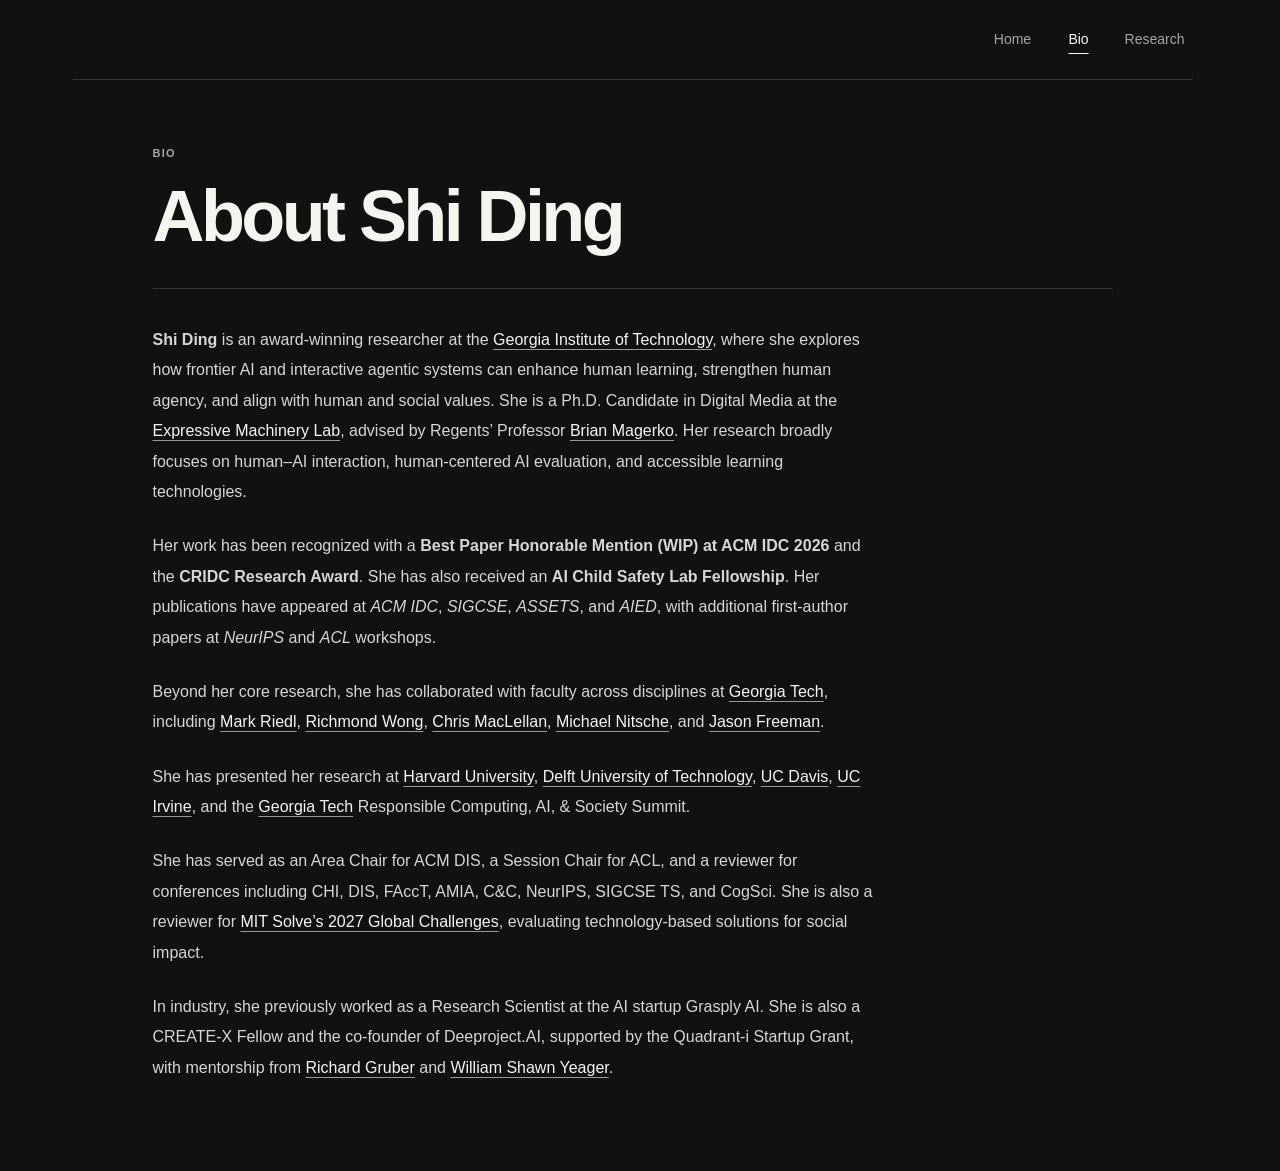
==== commit 512f1cd4: "Restore original academic-role wording as requested" ====
--- a/bio.html
+++ b/bio.html
@@ -27,7 +27,7 @@
           <p>Her work has been recognized with a <strong>Best Paper Honorable Mention (WIP) at ACM IDC 2026</strong> and the <strong>CRIDC Research Award</strong>. She has also received an <strong>AI Child Safety Lab Fellowship</strong>. Her publications have appeared at <em>ACM IDC</em>, <em>SIGCSE</em>, <em>ASSETS</em>, and <em>AIED</em>, with additional first-author papers at <em>NeurIPS</em> and <em>ACL</em> workshops.</p>
           <p>Beyond her core research, she has collaborated with faculty across disciplines at <a href="https://www.gatech.edu/" target="_blank" rel="noopener noreferrer">Georgia Tech</a>, including <a href="https://www.cc.gatech.edu/people/mark-riedl" target="_blank" rel="noopener noreferrer">Mark Riedl</a>, <a href="https://lmc.gatech.edu/people/person/richmond-wong" target="_blank" rel="noopener noreferrer">Richmond Wong</a>, <a href="https://www.cc.gatech.edu/people/christopher-j-maclellan" target="_blank" rel="noopener noreferrer">Chris MacLellan</a>, <a href="https://iac.gatech.edu/people/person/michael-nitsche" target="_blank" rel="noopener noreferrer">Michael Nitsche</a>, and <a href="https://arts.gatech.edu/people/jason-freeman" target="_blank" rel="noopener noreferrer">Jason Freeman</a>.</p>
           <p>She has presented her research at <a href="https://www.harvard.edu/" target="_blank" rel="noopener noreferrer">Harvard University</a>, <a href="https://www.tudelft.nl/en/" target="_blank" rel="noopener noreferrer">Delft University of Technology</a>, <a href="https://www.ucdavis.edu/" target="_blank" rel="noopener noreferrer">UC Davis</a>, <a href="https://uci.edu/" target="_blank" rel="noopener noreferrer">UC Irvine</a>, and the <a href="https://www.gatech.edu/" target="_blank" rel="noopener noreferrer">Georgia Tech</a> Responsible Computing, AI, &amp; Society Summit.</p>
-          <p>She has been an Area Chair for ACM DIS, a Session Chair for ACL, and a reviewer for conferences including CHI, DIS, FAccT, AMIA, C&amp;C, NeurIPS, SIGCSE TS, and CogSci. She is also a reviewer for <a href="https://solve.mit.edu/challenges" target="_blank" rel="noopener noreferrer">MIT Solve’s 2027 Global Challenges</a>, evaluating technology-based solutions for social impact.</p>
+          <p>She has served as an Area Chair for ACM DIS, a Session Chair for ACL, and a reviewer for conferences including CHI, DIS, FAccT, AMIA, C&amp;C, NeurIPS, SIGCSE TS, and CogSci. She is also a reviewer for <a href="https://solve.mit.edu/challenges" target="_blank" rel="noopener noreferrer">MIT Solve’s 2027 Global Challenges</a>, evaluating technology-based solutions for social impact.</p>
           <p>In industry, she previously worked as a Research Scientist at the AI startup Grasply AI. She is also a CREATE-X Fellow and the co-founder of Deeproject.AI, supported by the Quadrant-i Startup Grant, with mentorship from <a href="https://people.research.gatech.edu/richard-gruber" target="_blank" rel="noopener noreferrer">Richard Gruber</a> and <a href="https://quadrant-i.gatech.edu/william-shawn-yeager" target="_blank" rel="noopener noreferrer">William Shawn Yeager</a>.</p>
       </article>
     </main>
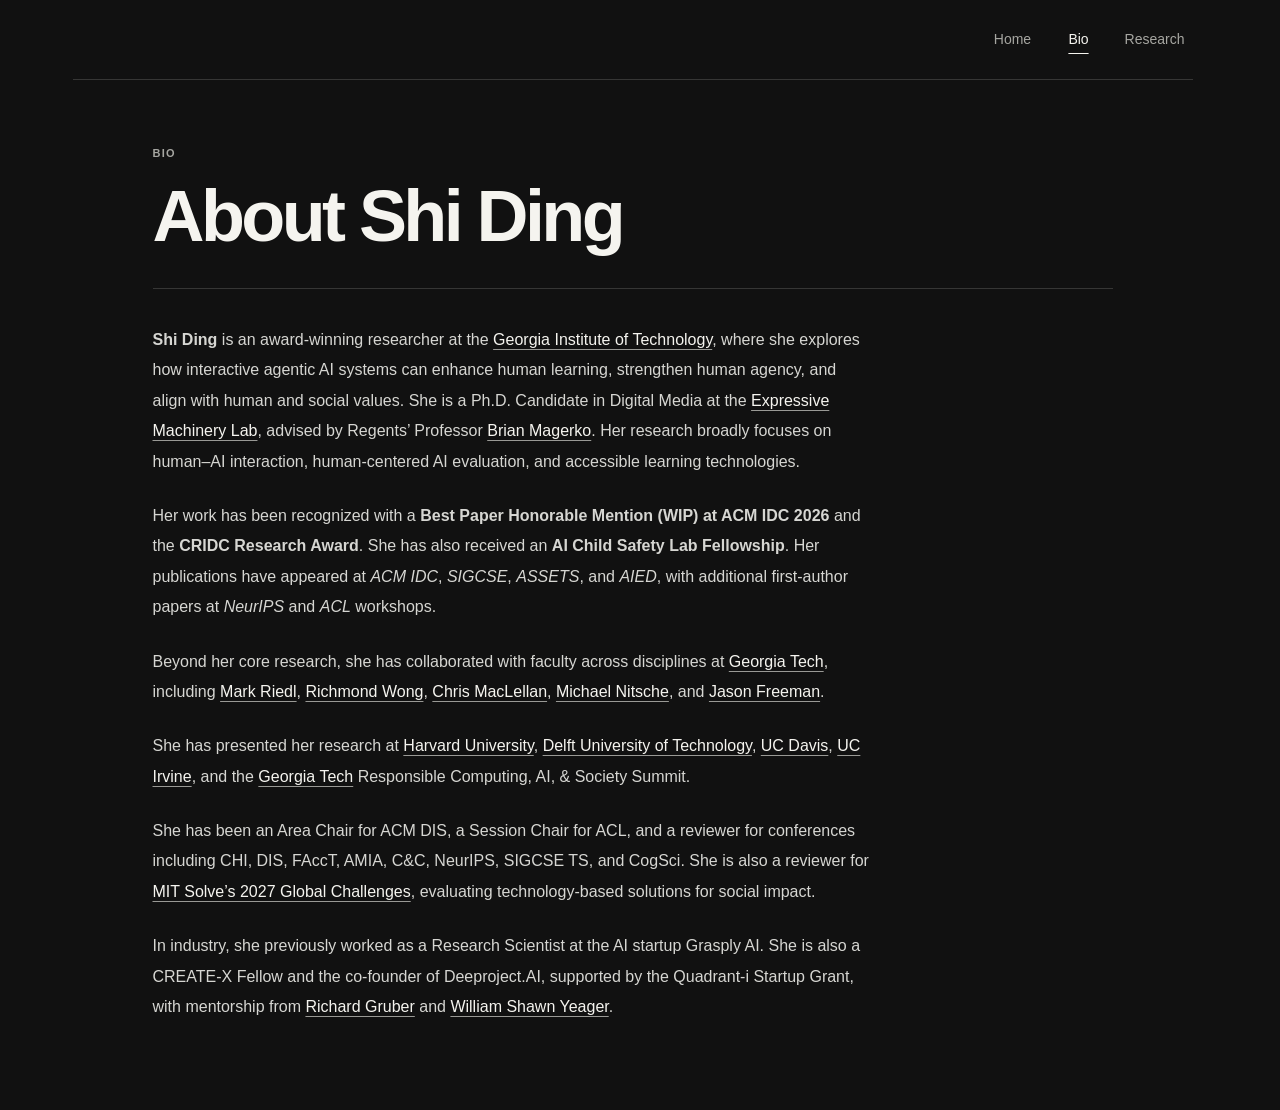
==== commit ea586358: "Update bio.html" ====
--- a/bio.html
+++ b/bio.html
@@ -23,11 +23,11 @@
         <h1 class="bio-title">About Shi Ding</h1>
       </header>
       <article class="bio-content" id="about" aria-label="Full biography of Shi Ding">
-        <p><strong>Shi Ding</strong> is an award-winning researcher at the <a href="https://www.gatech.edu/" target="_blank" rel="noopener noreferrer">Georgia Institute of Technology</a>, where she explores how frontier AI and interactive agentic systems can enhance human learning, strengthen human agency, and align with human and social values. She is a Ph.D. Candidate in Digital Media at the <a href="https://expressivemachinery.gatech.edu/" target="_blank" rel="noopener noreferrer">Expressive Machinery Lab</a>, advised by Regents’ Professor <a href="https://iac.gatech.edu/people/person/brian-magerko" target="_blank" rel="noopener noreferrer">Brian Magerko</a>. Her research broadly focuses on human–AI interaction, human-centered AI evaluation, and accessible learning technologies.</p>
+        <p><strong>Shi Ding</strong> is an award-winning researcher at the <a href="https://www.gatech.edu/" target="_blank" rel="noopener noreferrer">Georgia Institute of Technology</a>, where she explores how interactive agentic AI systems can enhance human learning, strengthen human agency, and align with human and social values. She is a Ph.D. Candidate in Digital Media at the <a href="https://expressivemachinery.gatech.edu/" target="_blank" rel="noopener noreferrer">Expressive Machinery Lab</a>, advised by Regents’ Professor <a href="https://iac.gatech.edu/people/person/brian-magerko" target="_blank" rel="noopener noreferrer">Brian Magerko</a>. Her research broadly focuses on human–AI interaction, human-centered AI evaluation, and accessible learning technologies.</p>
           <p>Her work has been recognized with a <strong>Best Paper Honorable Mention (WIP) at ACM IDC 2026</strong> and the <strong>CRIDC Research Award</strong>. She has also received an <strong>AI Child Safety Lab Fellowship</strong>. Her publications have appeared at <em>ACM IDC</em>, <em>SIGCSE</em>, <em>ASSETS</em>, and <em>AIED</em>, with additional first-author papers at <em>NeurIPS</em> and <em>ACL</em> workshops.</p>
           <p>Beyond her core research, she has collaborated with faculty across disciplines at <a href="https://www.gatech.edu/" target="_blank" rel="noopener noreferrer">Georgia Tech</a>, including <a href="https://www.cc.gatech.edu/people/mark-riedl" target="_blank" rel="noopener noreferrer">Mark Riedl</a>, <a href="https://lmc.gatech.edu/people/person/richmond-wong" target="_blank" rel="noopener noreferrer">Richmond Wong</a>, <a href="https://www.cc.gatech.edu/people/christopher-j-maclellan" target="_blank" rel="noopener noreferrer">Chris MacLellan</a>, <a href="https://iac.gatech.edu/people/person/michael-nitsche" target="_blank" rel="noopener noreferrer">Michael Nitsche</a>, and <a href="https://arts.gatech.edu/people/jason-freeman" target="_blank" rel="noopener noreferrer">Jason Freeman</a>.</p>
           <p>She has presented her research at <a href="https://www.harvard.edu/" target="_blank" rel="noopener noreferrer">Harvard University</a>, <a href="https://www.tudelft.nl/en/" target="_blank" rel="noopener noreferrer">Delft University of Technology</a>, <a href="https://www.ucdavis.edu/" target="_blank" rel="noopener noreferrer">UC Davis</a>, <a href="https://uci.edu/" target="_blank" rel="noopener noreferrer">UC Irvine</a>, and the <a href="https://www.gatech.edu/" target="_blank" rel="noopener noreferrer">Georgia Tech</a> Responsible Computing, AI, &amp; Society Summit.</p>
-          <p>She has served as an Area Chair for ACM DIS, a Session Chair for ACL, and a reviewer for conferences including CHI, DIS, FAccT, AMIA, C&amp;C, NeurIPS, SIGCSE TS, and CogSci. She is also a reviewer for <a href="https://solve.mit.edu/challenges" target="_blank" rel="noopener noreferrer">MIT Solve’s 2027 Global Challenges</a>, evaluating technology-based solutions for social impact.</p>
+          <p>She has been an Area Chair for ACM DIS, a Session Chair for ACL, and a reviewer for conferences including CHI, DIS, FAccT, AMIA, C&amp;C, NeurIPS, SIGCSE TS, and CogSci. She is also a reviewer for <a href="https://solve.mit.edu" target="_blank" rel="noopener noreferrer">MIT Solve’s 2027 Global Challenges</a>, evaluating technology-based solutions for social impact.</p>
           <p>In industry, she previously worked as a Research Scientist at the AI startup Grasply AI. She is also a CREATE-X Fellow and the co-founder of Deeproject.AI, supported by the Quadrant-i Startup Grant, with mentorship from <a href="https://people.research.gatech.edu/richard-gruber" target="_blank" rel="noopener noreferrer">Richard Gruber</a> and <a href="https://quadrant-i.gatech.edu/william-shawn-yeager" target="_blank" rel="noopener noreferrer">William Shawn Yeager</a>.</p>
       </article>
     </main>
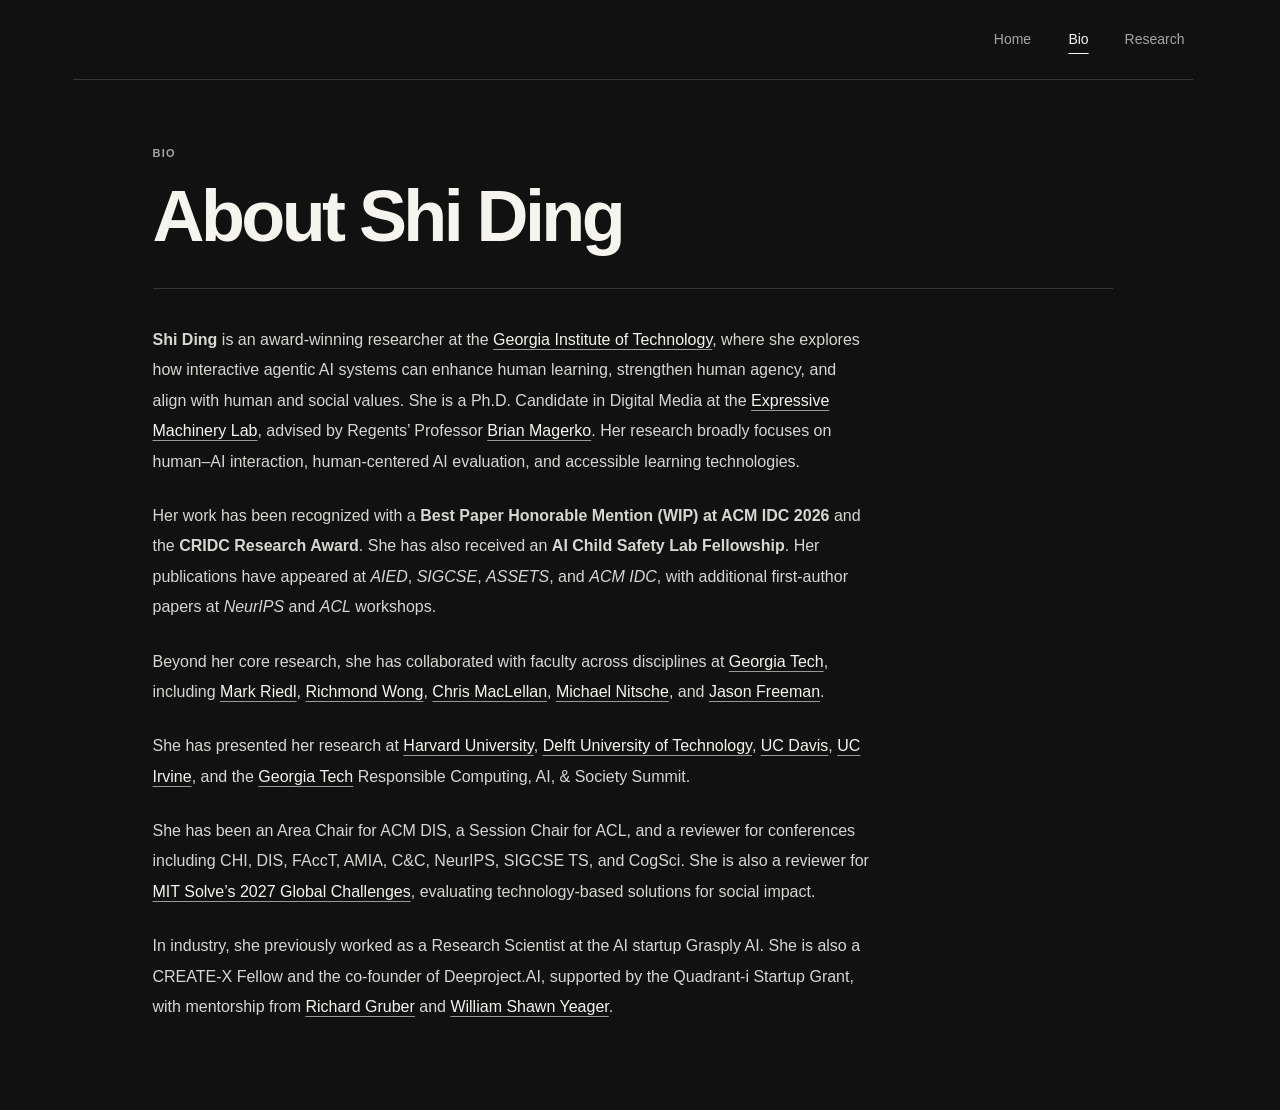
==== commit 09601451: "Update bio.html" ====
--- a/bio.html
+++ b/bio.html
@@ -24,7 +24,7 @@
       </header>
       <article class="bio-content" id="about" aria-label="Full biography of Shi Ding">
         <p><strong>Shi Ding</strong> is an award-winning researcher at the <a href="https://www.gatech.edu/" target="_blank" rel="noopener noreferrer">Georgia Institute of Technology</a>, where she explores how interactive agentic AI systems can enhance human learning, strengthen human agency, and align with human and social values. She is a Ph.D. Candidate in Digital Media at the <a href="https://expressivemachinery.gatech.edu/" target="_blank" rel="noopener noreferrer">Expressive Machinery Lab</a>, advised by Regents’ Professor <a href="https://iac.gatech.edu/people/person/brian-magerko" target="_blank" rel="noopener noreferrer">Brian Magerko</a>. Her research broadly focuses on human–AI interaction, human-centered AI evaluation, and accessible learning technologies.</p>
-          <p>Her work has been recognized with a <strong>Best Paper Honorable Mention (WIP) at ACM IDC 2026</strong> and the <strong>CRIDC Research Award</strong>. She has also received an <strong>AI Child Safety Lab Fellowship</strong>. Her publications have appeared at <em>ACM IDC</em>, <em>SIGCSE</em>, <em>ASSETS</em>, and <em>AIED</em>, with additional first-author papers at <em>NeurIPS</em> and <em>ACL</em> workshops.</p>
+          <p>Her work has been recognized with a <strong>Best Paper Honorable Mention (WIP) at ACM IDC 2026</strong> and the <strong>CRIDC Research Award</strong>. She has also received an <strong>AI Child Safety Lab Fellowship</strong>. Her publications have appeared at <em>AIED</em>, <em>SIGCSE</em>, <em>ASSETS</em>, and <em>ACM IDC</em>, with additional first-author papers at <em>NeurIPS</em> and <em>ACL</em> workshops.</p>
           <p>Beyond her core research, she has collaborated with faculty across disciplines at <a href="https://www.gatech.edu/" target="_blank" rel="noopener noreferrer">Georgia Tech</a>, including <a href="https://www.cc.gatech.edu/people/mark-riedl" target="_blank" rel="noopener noreferrer">Mark Riedl</a>, <a href="https://lmc.gatech.edu/people/person/richmond-wong" target="_blank" rel="noopener noreferrer">Richmond Wong</a>, <a href="https://www.cc.gatech.edu/people/christopher-j-maclellan" target="_blank" rel="noopener noreferrer">Chris MacLellan</a>, <a href="https://iac.gatech.edu/people/person/michael-nitsche" target="_blank" rel="noopener noreferrer">Michael Nitsche</a>, and <a href="https://arts.gatech.edu/people/jason-freeman" target="_blank" rel="noopener noreferrer">Jason Freeman</a>.</p>
           <p>She has presented her research at <a href="https://www.harvard.edu/" target="_blank" rel="noopener noreferrer">Harvard University</a>, <a href="https://www.tudelft.nl/en/" target="_blank" rel="noopener noreferrer">Delft University of Technology</a>, <a href="https://www.ucdavis.edu/" target="_blank" rel="noopener noreferrer">UC Davis</a>, <a href="https://uci.edu/" target="_blank" rel="noopener noreferrer">UC Irvine</a>, and the <a href="https://www.gatech.edu/" target="_blank" rel="noopener noreferrer">Georgia Tech</a> Responsible Computing, AI, &amp; Society Summit.</p>
           <p>She has been an Area Chair for ACM DIS, a Session Chair for ACL, and a reviewer for conferences including CHI, DIS, FAccT, AMIA, C&amp;C, NeurIPS, SIGCSE TS, and CogSci. She is also a reviewer for <a href="https://solve.mit.edu" target="_blank" rel="noopener noreferrer">MIT Solve’s 2027 Global Challenges</a>, evaluating technology-based solutions for social impact.</p>
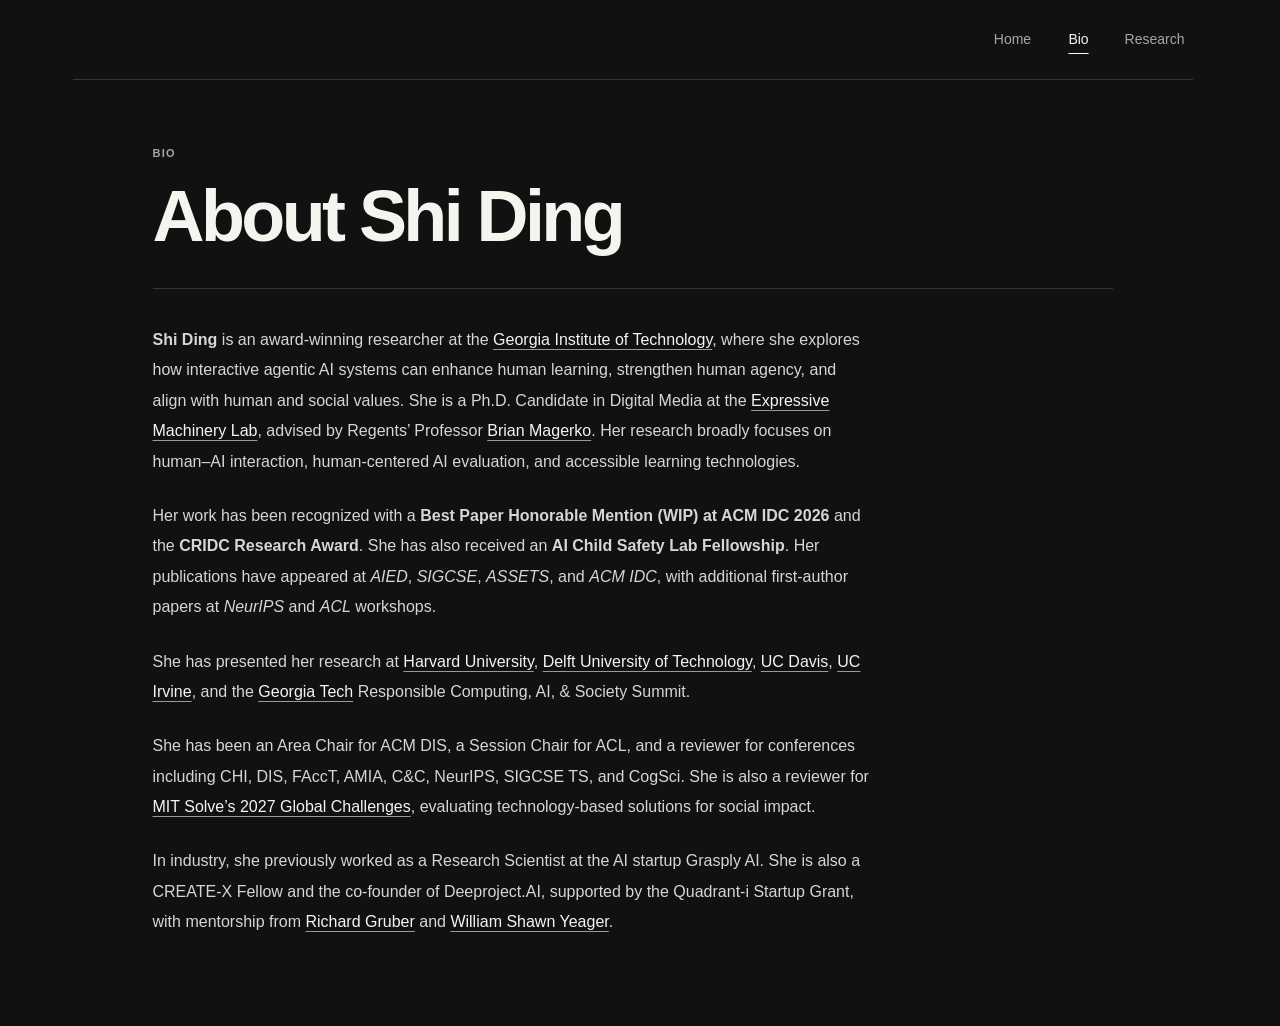
==== commit ecc52277: "Update bio.html" ====
--- a/bio.html
+++ b/bio.html
@@ -25,7 +25,6 @@
       <article class="bio-content" id="about" aria-label="Full biography of Shi Ding">
         <p><strong>Shi Ding</strong> is an award-winning researcher at the <a href="https://www.gatech.edu/" target="_blank" rel="noopener noreferrer">Georgia Institute of Technology</a>, where she explores how interactive agentic AI systems can enhance human learning, strengthen human agency, and align with human and social values. She is a Ph.D. Candidate in Digital Media at the <a href="https://expressivemachinery.gatech.edu/" target="_blank" rel="noopener noreferrer">Expressive Machinery Lab</a>, advised by Regents’ Professor <a href="https://iac.gatech.edu/people/person/brian-magerko" target="_blank" rel="noopener noreferrer">Brian Magerko</a>. Her research broadly focuses on human–AI interaction, human-centered AI evaluation, and accessible learning technologies.</p>
           <p>Her work has been recognized with a <strong>Best Paper Honorable Mention (WIP) at ACM IDC 2026</strong> and the <strong>CRIDC Research Award</strong>. She has also received an <strong>AI Child Safety Lab Fellowship</strong>. Her publications have appeared at <em>AIED</em>, <em>SIGCSE</em>, <em>ASSETS</em>, and <em>ACM IDC</em>, with additional first-author papers at <em>NeurIPS</em> and <em>ACL</em> workshops.</p>
-          <p>Beyond her core research, she has collaborated with faculty across disciplines at <a href="https://www.gatech.edu/" target="_blank" rel="noopener noreferrer">Georgia Tech</a>, including <a href="https://www.cc.gatech.edu/people/mark-riedl" target="_blank" rel="noopener noreferrer">Mark Riedl</a>, <a href="https://lmc.gatech.edu/people/person/richmond-wong" target="_blank" rel="noopener noreferrer">Richmond Wong</a>, <a href="https://www.cc.gatech.edu/people/christopher-j-maclellan" target="_blank" rel="noopener noreferrer">Chris MacLellan</a>, <a href="https://iac.gatech.edu/people/person/michael-nitsche" target="_blank" rel="noopener noreferrer">Michael Nitsche</a>, and <a href="https://arts.gatech.edu/people/jason-freeman" target="_blank" rel="noopener noreferrer">Jason Freeman</a>.</p>
           <p>She has presented her research at <a href="https://www.harvard.edu/" target="_blank" rel="noopener noreferrer">Harvard University</a>, <a href="https://www.tudelft.nl/en/" target="_blank" rel="noopener noreferrer">Delft University of Technology</a>, <a href="https://www.ucdavis.edu/" target="_blank" rel="noopener noreferrer">UC Davis</a>, <a href="https://uci.edu/" target="_blank" rel="noopener noreferrer">UC Irvine</a>, and the <a href="https://www.gatech.edu/" target="_blank" rel="noopener noreferrer">Georgia Tech</a> Responsible Computing, AI, &amp; Society Summit.</p>
           <p>She has been an Area Chair for ACM DIS, a Session Chair for ACL, and a reviewer for conferences including CHI, DIS, FAccT, AMIA, C&amp;C, NeurIPS, SIGCSE TS, and CogSci. She is also a reviewer for <a href="https://solve.mit.edu" target="_blank" rel="noopener noreferrer">MIT Solve’s 2027 Global Challenges</a>, evaluating technology-based solutions for social impact.</p>
           <p>In industry, she previously worked as a Research Scientist at the AI startup Grasply AI. She is also a CREATE-X Fellow and the co-founder of Deeproject.AI, supported by the Quadrant-i Startup Grant, with mentorship from <a href="https://people.research.gatech.edu/richard-gruber" target="_blank" rel="noopener noreferrer">Richard Gruber</a> and <a href="https://quadrant-i.gatech.edu/william-shawn-yeager" target="_blank" rel="noopener noreferrer">William Shawn Yeager</a>.</p>
